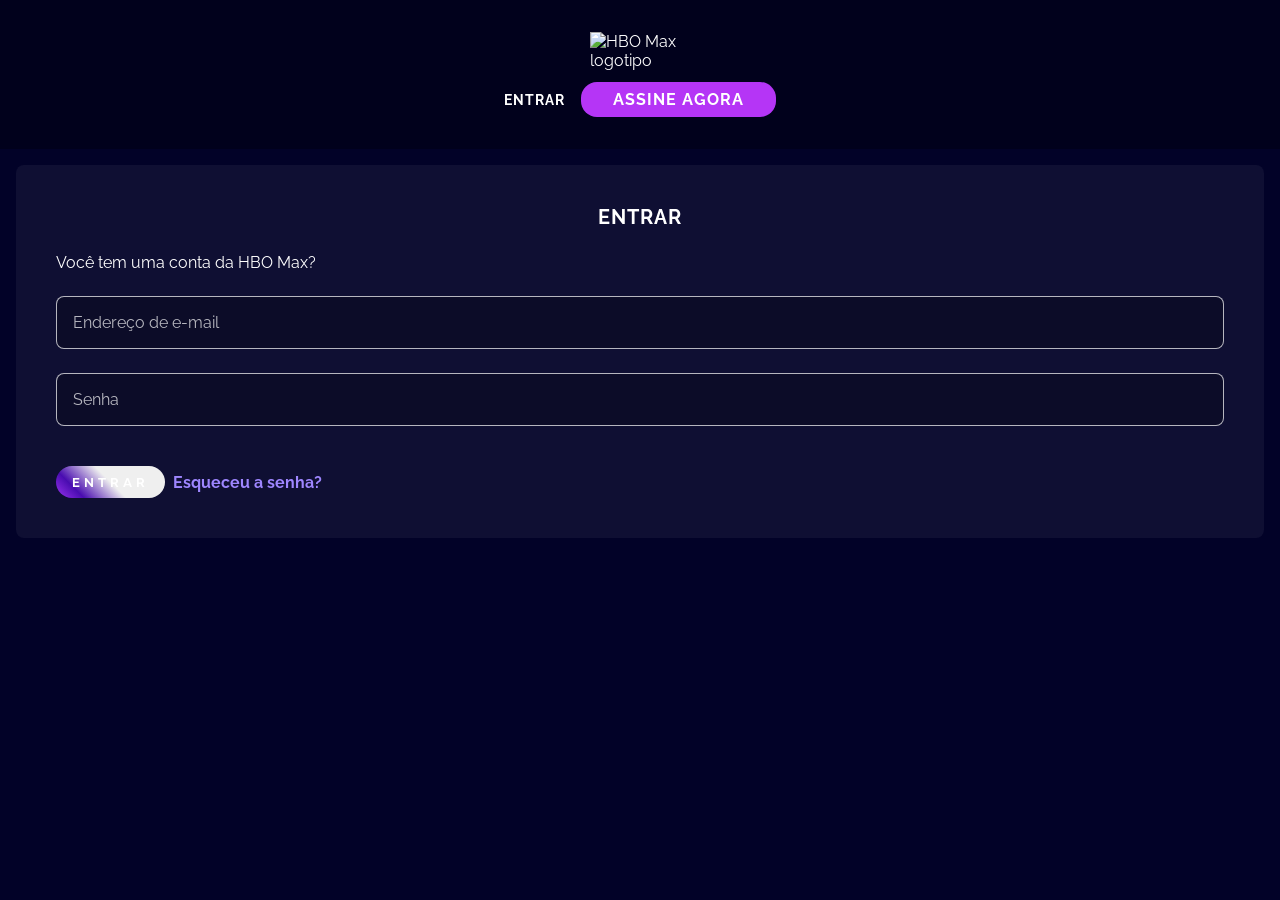
==== signIn.html @ 61515f28 "Main Section" ====
<!DOCTYPE html>
<html lang="en">

<head>
    <meta charset="UTF-8">
    <meta name="viewport" content="width=device-width, initial-scale=1.0">
    <link rel="stylesheet" href="./assets/css/style.css">
    <title>Entrar | HBO Max</title>
</head>

<body>
    <header class="header">
        <nav class="header__navbar">
            <img class="header__logo" src="./assets/images/hbo-logo.svg" alt="HBO Max logotipo">

            <div class="header__button-group">
                <a class="header__signin header__text--size-sm header__text--light header__text--bold header__text--uppercase header__text--decoration-none header__text--space" href="index.html">
                    Entrar
                </a>
                <a class="header__subscription header__text--light header__text--bold header__text--uppercase header__text--decoration-none header__text--space" href="#subscription">Assine agora</a>
            </div>
        </nav>
    </header>
    <main class="main">
        <form class="main__form main__form-border">
            <h1 class="main__title main__title--center">Entrar</h1>
            <p class="main__subtitle">Você tem uma conta da HBO Max?</p>
            <input class="main__input" type="email" placeholder="Endereço de e-mail">
            <input class="main__input" type="password" minlength="8" placeholder="Senha">
            <div class="main__form__submit-block">
                <button class="main__submit-button" type="submit">Entrar</button>
                <a class="main__link" href="#">Esqueceu a senha?</a>
            </div>
            
        </form>
    </main>
</body>

</html>
---- assets/css/style.css ----
@import url("./global.css");

.header {
    background-color: var(--nav-bg-color);
}

.header__navbar {
    display: flex;
    flex-direction: column;
    justify-content: space-around;
    align-items: center;
    gap: 12px;
    padding: 32px 0;
}

.header__logo {
    object-fit: cover;
    width: 100px;
}

.header__button-group {
    width: 100%;
    display: flex;
    justify-content: center;
    align-items: center;
    gap: 1rem;
}

.header__signin {
    text-decoration: none;
}

.header__subscription {
    background-color: var(--tertiary-color);
    border: none;
    border-radius: 16px;
    padding: 8px 32px;
}

.header__text--size-sm {
    font-size: 0.85rem;
}

.header__text--bold {
    font-weight: bold;
}

.header__text--light {
    color: var(--text-color);
}

.header__text--uppercase {
    text-transform: uppercase;
}

.header__text--decoration-none {
    text-decoration: none;
}

.header__text--space {
    letter-spacing: 1px;
}

.main {
    display: flex;
    flex-direction: column;
    padding: 16px;
}

.main__form {
    max-height: 500px;
    display: flex;
    flex-direction: column;
    justify-content: space-around;
    gap: 24px;
    border-radius: 8px;
    padding: 2.5rem;
}

.main__form-border {
    background-color: var(--form-bg-color);
}

.main__title {
    text-transform: uppercase;
    font-size: 1.25rem;
    letter-spacing: 1px;
}

.main__title--center {
    text-align: center;
}

.main__input {
    padding: 16px;
    background-color: var(--form-field-bg-color);
    border: var(--form-field-border);
    border-radius: 8px;
    color: var(--text-color);
    font-size: 1rem;
}


.main__input::placeholder {
    color: var(--form-field-placeholder);
}

.main__input:invalid {
    border-color: var(--form-field-error);
}

.main__form__submit-block {
    margin-top: 16px;
    display: flex;
    justify-content: flex-start;
    align-items: center;
    flex-wrap: wrap;
    gap: 8px;
}

.main__submit-button {
    background-image: var(--btn-bg-color-gradient);
    background-repeat: no-repeat;
    border: none;
    border-radius: 16px;
    color: var(--text-color);
    padding: 8px 16px;
    text-transform: uppercase;
    font-weight: bold;
    letter-spacing: 4px;
}

.main__link {
    color: var(--link-color);
    text-decoration: none;
    font-weight: bold;
}
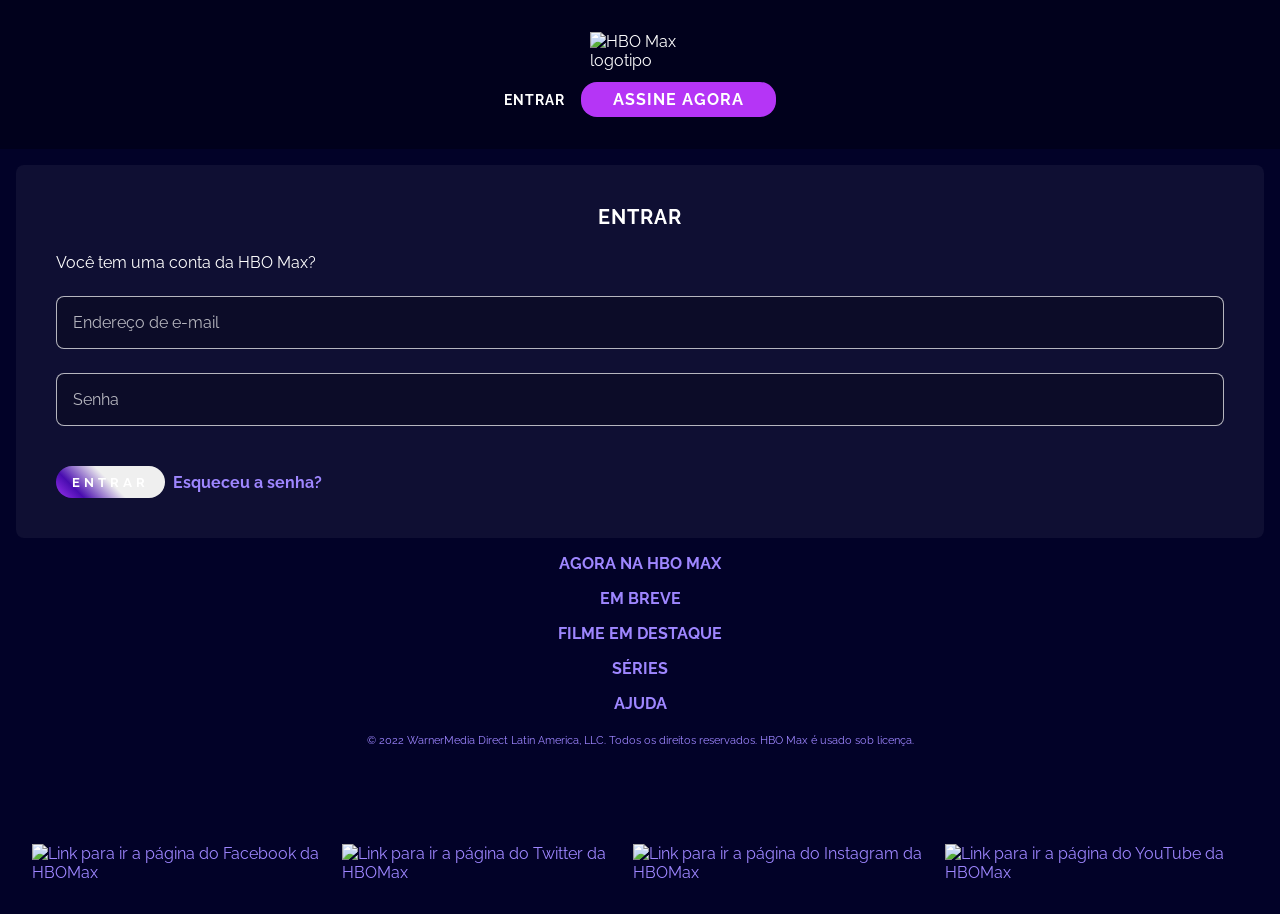
==== commit 9bec055a: "add footer section" ====
--- a/signIn.html
+++ b/signIn.html
@@ -34,6 +34,53 @@
             
         </form>
     </main>
+    <footer class="footer">
+        <ul class="footer__nav footer__nav-column">
+            <li class="footer__link">
+                <a class="footer__anchor footer__anchor-uppercase footer__anchor-bold" href="#">Agora na hbo max</a>
+            </li>
+            <li class="footer__link">
+                <a class="footer__anchor footer__anchor-uppercase footer__anchor-bold" href="#">Em breve</a>
+            </li>
+            <li class="footer__link">
+                <a class="footer__anchor footer__anchor-uppercase footer__anchor-bold" href="#">Filme em destaque</a>
+            </li>
+            <li class="footer__link">
+                <a class="footer__anchor footer__anchor-uppercase footer__anchor-bold" href="#">Séries</a>
+            </li>
+            <li class="footer__link">
+                <a class="footer__anchor footer__anchor-uppercase footer__anchor-bold" href="#">Ajuda</a>
+            </li>
+            <li class="footer__link">
+                <a class="footer__anchor footer__anchor-sm" href="#">&copy; 2022 WarnerMedia Direct Latin America, LLC. Todos os direitos reservados. HBO Max é usado sob licença.</a>
+            </li>
+        </ul>
+        
+        <section id="social-media">
+            <ul class="footer__nav footer__nav-row">
+                <li class="footer-link">
+                    <a class="footer__anchor" href="#">
+                        <img src="./assets/images/fb_0.png" alt="Link para ir a página do Facebook da HBOMax">
+                    </a>
+                </li>
+                <li class="footer-link">
+                    <a class="footer__anchor" href="#">
+                        <img src="./assets/images/twitter_0.png" alt="Link para ir a página do Twitter da HBOMax">
+                    </a>
+                </li>
+                <li class="footer-link">
+                    <a class="footer__anchor" href="#">
+                        <img src="./assets/images/instagram_0.png" alt="Link para ir a página do Instagram da HBOMax">
+                    </a>
+                </li>
+                <li class="footer-link">
+                    <a class="footer__anchor" href="#">
+                        <img src="./assets/images/youtube_0.png" alt="Link para ir a página do YouTube da HBOMax">
+                    </a>
+                </li>
+            </ul>
+        </section>
+    </footer>
 </body>
 
 </html>
--- a/assets/css/style.css
+++ b/assets/css/style.css
@@ -134,4 +134,45 @@
     color: var(--link-color);
     text-decoration: none;
     font-weight: bold;
-}+}
+
+.footer {
+    display: flex;
+    flex-direction: column;
+    justify-content: space-between;
+    gap: 64px;
+}
+
+.footer__nav {
+    display: flex;
+}
+
+.footer__nav-column {
+    flex-direction: column;
+    text-align: center;
+    gap: 16px;
+}
+
+.footer__nav-row {
+    justify-content: space-evenly;
+    align-items: center;
+    padding: 32px;
+}
+
+.footer__anchor {
+    color: var(--link-color);
+    text-decoration: none;
+}
+
+.footer__anchor-uppercase {
+    text-transform: uppercase;
+}
+
+.footer__anchor-bold {
+    font-weight: bold;
+}
+
+.footer__anchor-sm {
+    font-size: 0.7rem;
+}
+
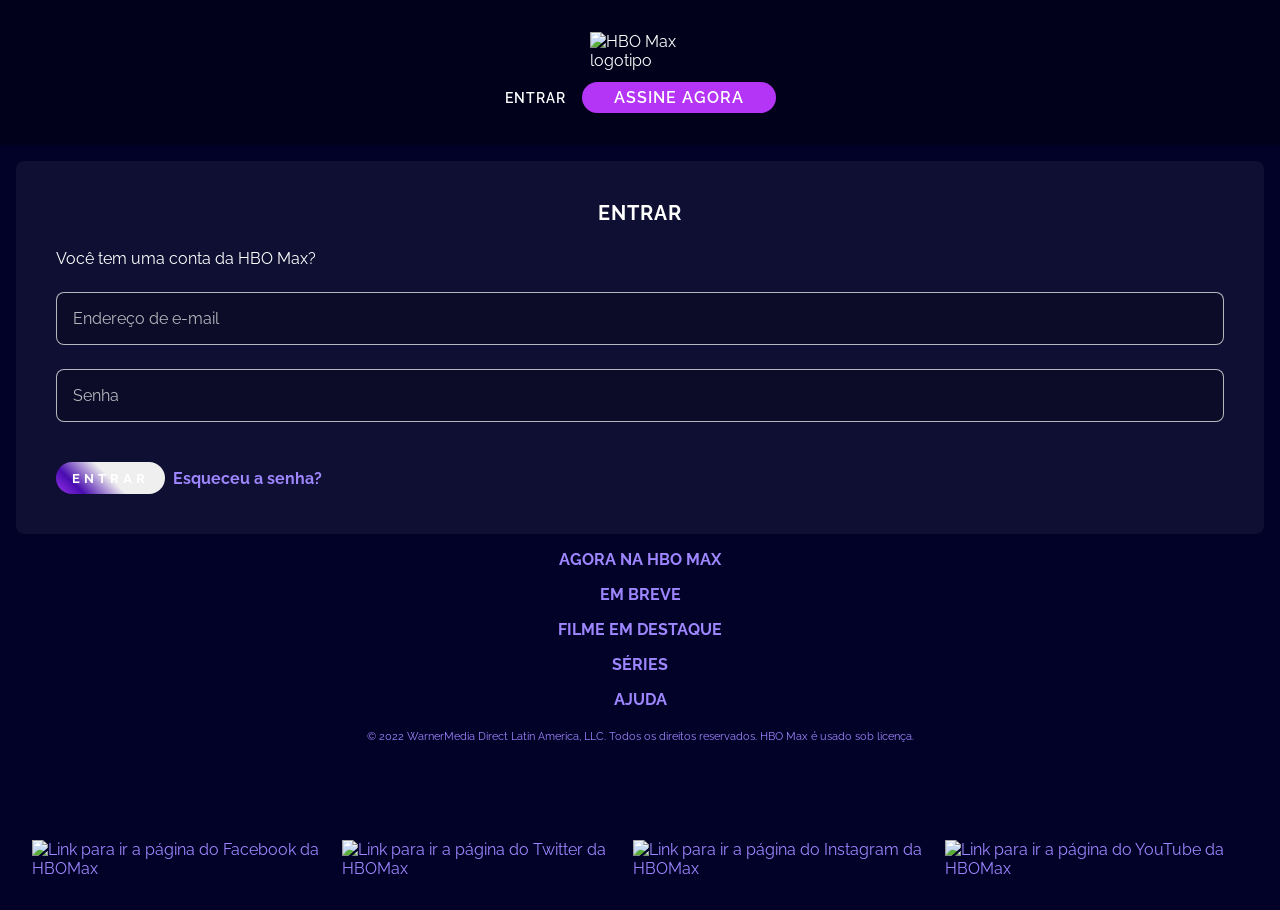
==== commit 9fbd2bfa: "Add subscription btn transition" ====
--- a/signIn.html
+++ b/signIn.html
@@ -13,7 +13,7 @@
         <nav class="header__navbar">
             <img class="header__logo" src="./assets/images/hbo-logo.svg" alt="HBO Max logotipo">
 
-            <div class="header__button-group">
+            <div class="header__buttongroup">
                 <a class="header__signin header__text--size-sm header__text--light header__text--bold header__text--uppercase header__text--decoration-none header__text--space" href="index.html">
                     Entrar
                 </a>
--- a/assets/css/style.css
+++ b/assets/css/style.css
@@ -18,7 +18,7 @@
     width: 100px;
 }
 
-.header__button-group {
+.header__buttongroup {
     width: 100%;
     display: flex;
     justify-content: center;
@@ -34,7 +34,20 @@
     background-color: var(--tertiary-color);
     border: none;
     border-radius: 16px;
-    padding: 8px 32px;
+    padding: 6px 32px;
+    transition: background-color ease 1s, color ease 1s;
+}
+
+.header__subscription:active {
+    transition: background-color ease 1s, color ease 1s;
+    background-color: #FFF;
+    color: var(--primary-color);
+}
+
+.header__subscription:focus {
+    transition: background-color ease 1s, color ease 1s;
+    background-color: #FFF;
+    color: var(--primary-color);
 }
 
 .header__text--size-sm {
@@ -42,7 +55,7 @@
 }
 
 .header__text--bold {
-    font-weight: bold;
+    font-weight: 600;
 }
 
 .header__text--light {
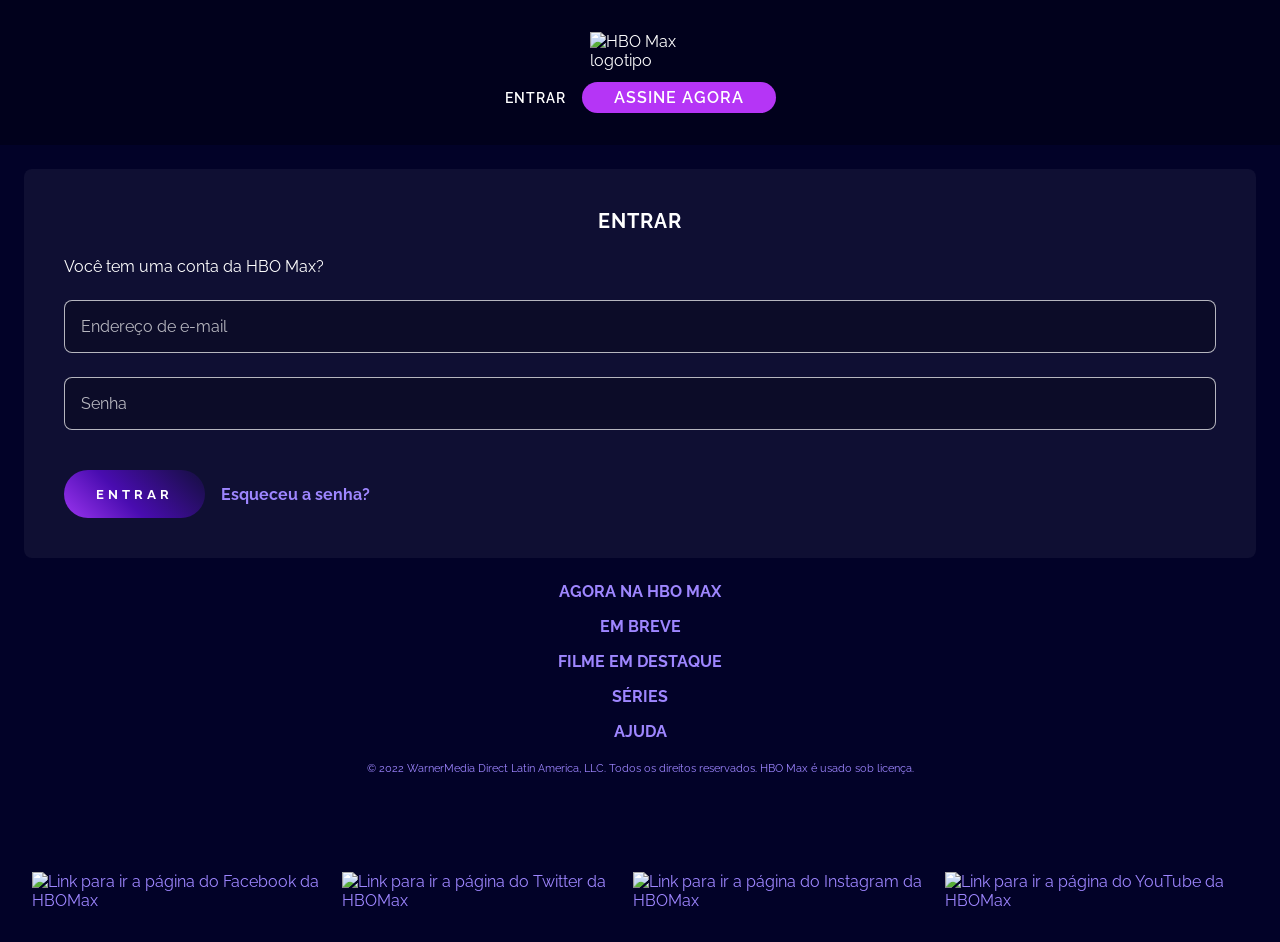
==== commit 0dc1dedb: "add submit btn animation" ====
--- a/signIn.html
+++ b/signIn.html
@@ -23,15 +23,14 @@
     </header>
     <main class="main">
         <form class="main__form main__form-border">
-            <h1 class="main__title main__title--center">Entrar</h1>
-            <p class="main__subtitle">Você tem uma conta da HBO Max?</p>
-            <input class="main__input" type="email" placeholder="Endereço de e-mail">
-            <input class="main__input" type="password" minlength="8" placeholder="Senha">
-            <div class="main__form__submit-block">
-                <button class="main__submit-button" type="submit">Entrar</button>
-                <a class="main__link" href="#">Esqueceu a senha?</a>
+            <h1 class="form__title form__title--center">Entrar</h1>
+            <p class="form__subtitle">Você tem uma conta da HBO Max?</p>
+            <input class="form__input" type="email" placeholder="Endereço de e-mail">
+            <input class="form__input" type="password" minlength="8" placeholder="Senha">
+            <div class="form__submitblock">
+                <button class="form__submitbutton" type="submit">Entrar</button>
+                <a class="form__link" href="#">Esqueceu a senha?</a>
             </div>
-            
         </form>
     </main>
     <footer class="footer">
--- a/assets/css/style.css
+++ b/assets/css/style.css
@@ -77,7 +77,7 @@
 .main {
     display: flex;
     flex-direction: column;
-    padding: 16px;
+    padding: 24px;
 }
 
 .main__form {
@@ -94,17 +94,17 @@
     background-color: var(--form-bg-color);
 }
 
-.main__title {
+.form__title {
     text-transform: uppercase;
     font-size: 1.25rem;
     letter-spacing: 1px;
 }
 
-.main__title--center {
+.form__title--center {
     text-align: center;
 }
 
-.main__input {
+.form__input {
     padding: 16px;
     background-color: var(--form-field-bg-color);
     border: var(--form-field-border);
@@ -114,36 +114,44 @@
 }
 
 
-.main__input::placeholder {
+.form__input::placeholder {
     color: var(--form-field-placeholder);
 }
 
-.main__input:invalid {
+.form__input:invalid {
     border-color: var(--form-field-error);
 }
 
-.main__form__submit-block {
+.form__submitblock {
     margin-top: 16px;
     display: flex;
     justify-content: flex-start;
     align-items: center;
     flex-wrap: wrap;
-    gap: 8px;
+    gap: 16px;
 }
 
-.main__submit-button {
-    background-image: var(--btn-bg-color-gradient);
-    background-repeat: no-repeat;
+.form__submitbutton {
+    background: var(--btn-bg-color-gradient);
+    background-size: 250%;
     border: none;
-    border-radius: 16px;
+    border-radius: 24px;
     color: var(--text-color);
-    padding: 8px 16px;
+    padding: 16px 32px;
     text-transform: uppercase;
     font-weight: bold;
     letter-spacing: 4px;
 }
 
-.main__link {
+.form__submitbutton:active {
+    /* background: var(--primary-color); */
+    background-position: 300px;
+    border: solid var(--secondary-color) 2px;
+    transform: scale(1.1);
+    transition: border ease 0.8s, transform ease 0.8s, background ease 0.8s;
+}
+
+.form__link {
     color: var(--link-color);
     text-decoration: none;
     font-weight: bold;
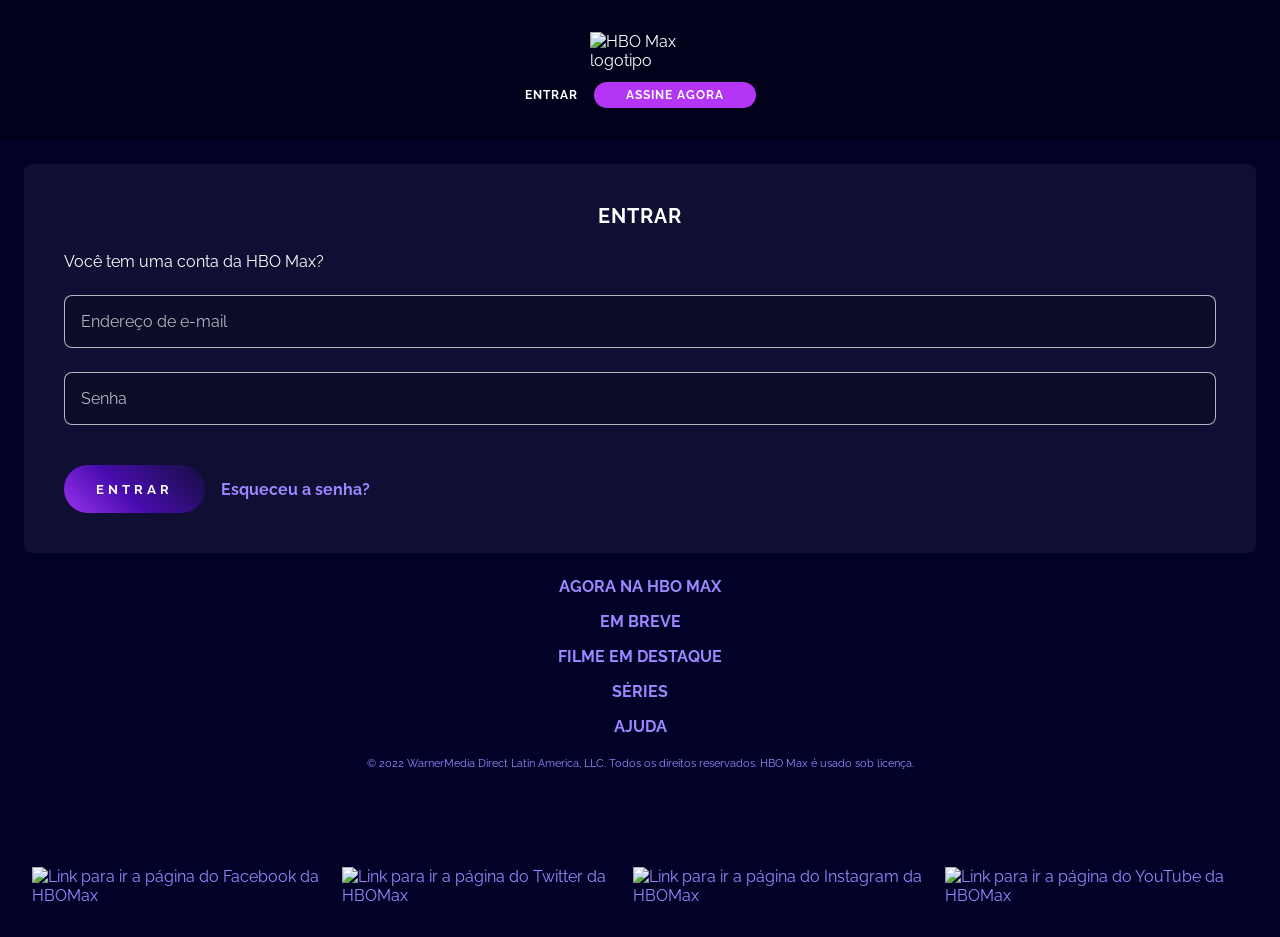
==== commit e841aa61: "Signing page details #1" ====
--- a/signIn.html
+++ b/signIn.html
@@ -17,7 +17,7 @@
                 <a class="header__signin header__text--size-sm header__text--light header__text--bold header__text--uppercase header__text--decoration-none header__text--space" href="index.html">
                     Entrar
                 </a>
-                <a class="header__subscription header__text--light header__text--bold header__text--uppercase header__text--decoration-none header__text--space" href="#subscription">Assine agora</a>
+                <a class="header__subscription header__text--size-sm header__text--light header__text--bold header__text--uppercase header__text--decoration-none header__text--space" href="#subscription">Assine agora</a>
             </div>
         </nav>
     </header>
@@ -28,7 +28,7 @@
             <input class="form__input" type="email" placeholder="Endereço de e-mail">
             <input class="form__input" type="password" minlength="8" placeholder="Senha">
             <div class="form__submitblock">
-                <button class="form__submitbutton" type="submit">Entrar</button>
+                <button class="form__submitbutton" type="button">Entrar</button>
                 <a class="form__link" href="#">Esqueceu a senha?</a>
             </div>
         </form>
--- a/assets/css/style.css
+++ b/assets/css/style.css
@@ -19,7 +19,6 @@
 }
 
 .header__buttongroup {
-    width: 100%;
     display: flex;
     justify-content: center;
     align-items: center;
@@ -51,11 +50,11 @@
 }
 
 .header__text--size-sm {
-    font-size: 0.85rem;
+    font-size: 0.75rem;
 }
 
 .header__text--bold {
-    font-weight: 600;
+    font-weight: 700;
 }
 
 .header__text--light {
@@ -75,6 +74,7 @@
 }
 
 .main {
+    background-image: url("../images/background-movies-series.png");
     display: flex;
     flex-direction: column;
     padding: 24px;
@@ -113,7 +113,6 @@
     font-size: 1rem;
 }
 
-
 .form__input::placeholder {
     color: var(--form-field-placeholder);
 }
@@ -141,14 +140,25 @@
     text-transform: uppercase;
     font-weight: bold;
     letter-spacing: 4px;
+    transition: border ease 0.8s, transform ease 0.8s, background-position ease 0.8s;
+}
+
+.form__submitbutton:hover {
+    cursor: pointer;
 }
 
 .form__submitbutton:active {
-    /* background: var(--primary-color); */
-    background-position: 300px;
-    border: solid var(--secondary-color) 2px;
+    background-position: -200px;
+    outline: solid var(--secondary-color) 2px;
     transform: scale(1.1);
-    transition: border ease 0.8s, transform ease 0.8s, background ease 0.8s;
+    transition: outline ease 0.8s, transform ease 0.8s, background-position ease 0.8s;
+}
+
+.form__submitbutton:focus {
+    background-position: -200px;
+    outline: solid var(--secondary-color) 2px;
+    transform: scale(1.1);
+    transition: outline ease 0.8s, transform ease 0.8s, background-position ease 0.8s;
 }
 
 .form__link {
@@ -197,3 +207,17 @@
     font-size: 0.7rem;
 }
 
+@media not (pointer: coarse) {
+    .header__subscription:hover {
+        transition: background-color ease 1s, color ease 1s;
+        background-color: #FFF;
+        color: var(--primary-color);
+    }
+
+    .form__submitbutton:hover {
+        background-position: -200px;
+        outline: solid var(--secondary-color) 2px;
+        transform: scale(1.1);
+        transition: outline ease 0.8s, transform ease 0.8s, background-position ease 0.8s;
+    }
+}
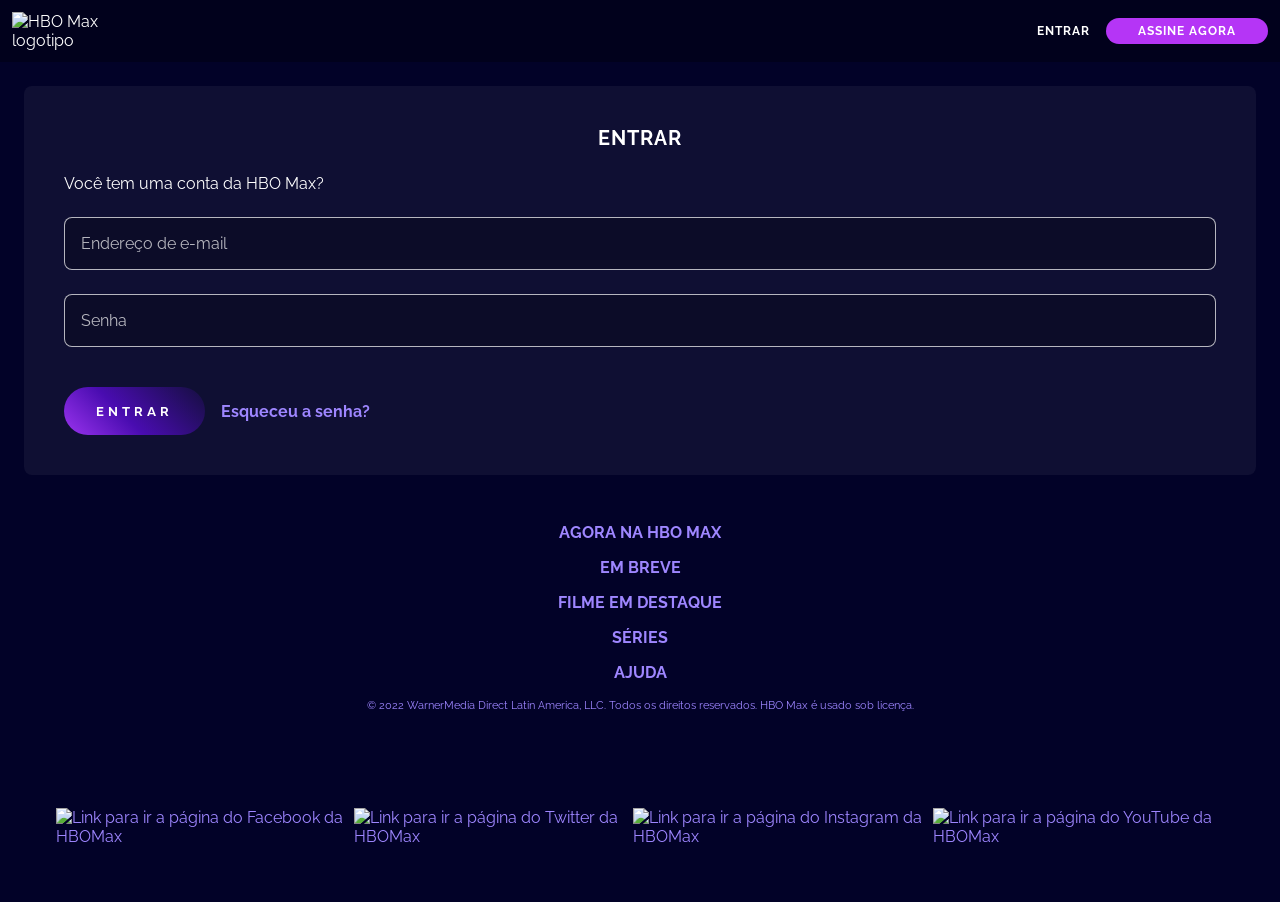
==== commit 5ed88d44: "Signing page - 75%" ====
--- a/signIn.html
+++ b/signIn.html
@@ -34,26 +34,28 @@
         </form>
     </main>
     <footer class="footer">
-        <ul class="footer__nav footer__nav-column">
-            <li class="footer__link">
-                <a class="footer__anchor footer__anchor-uppercase footer__anchor-bold" href="#">Agora na hbo max</a>
-            </li>
-            <li class="footer__link">
-                <a class="footer__anchor footer__anchor-uppercase footer__anchor-bold" href="#">Em breve</a>
-            </li>
-            <li class="footer__link">
-                <a class="footer__anchor footer__anchor-uppercase footer__anchor-bold" href="#">Filme em destaque</a>
-            </li>
-            <li class="footer__link">
-                <a class="footer__anchor footer__anchor-uppercase footer__anchor-bold" href="#">Séries</a>
-            </li>
-            <li class="footer__link">
-                <a class="footer__anchor footer__anchor-uppercase footer__anchor-bold" href="#">Ajuda</a>
-            </li>
-            <li class="footer__link">
-                <a class="footer__anchor footer__anchor-sm" href="#">&copy; 2022 WarnerMedia Direct Latin America, LLC. Todos os direitos reservados. HBO Max é usado sob licença.</a>
-            </li>
-        </ul>
+        <section id="links">
+            <ul class="footer__nav footer__nav-column">
+                <li class="footer__link">
+                    <a class="footer__anchor footer__anchor-uppercase footer__anchor-bold" href="#">Agora na hbo max</a>
+                </li>
+                <li class="footer__link">
+                    <a class="footer__anchor footer__anchor-uppercase footer__anchor-bold" href="#">Em breve</a>
+                </li>
+                <li class="footer__link">
+                    <a class="footer__anchor footer__anchor-uppercase footer__anchor-bold" href="#">Filme em destaque</a>
+                </li>
+                <li class="footer__link">
+                    <a class="footer__anchor footer__anchor-uppercase footer__anchor-bold" href="#">Séries</a>
+                </li>
+                <li class="footer__link">
+                    <a class="footer__anchor footer__anchor-uppercase footer__anchor-bold" href="#">Ajuda</a>
+                </li>
+                <li class="footer__link">
+                    <p class="footer__anchor-sm">&copy; 2022 WarnerMedia Direct Latin America, LLC. Todos os direitos reservados. HBO Max é usado sob licença.</p>
+                </li>
+            </ul>
+        </section>
         
         <section id="social-media">
             <ul class="footer__nav footer__nav-row">
--- a/assets/css/style.css
+++ b/assets/css/style.css
@@ -172,6 +172,7 @@
     flex-direction: column;
     justify-content: space-between;
     gap: 64px;
+    padding: 24px;
 }
 
 .footer__nav {
@@ -190,9 +191,19 @@
     padding: 32px;
 }
 
+.footer__link {
+    color: var(--link-color);
+}
+
 .footer__anchor {
     color: var(--link-color);
     text-decoration: none;
+    transition: color ease 0.8s;
+}
+
+.footer__anchor:hover {
+    color: var(--text-color);
+    transition: color ease 0.8s;
 }
 
 .footer__anchor-uppercase {
@@ -220,4 +231,17 @@
         transform: scale(1.1);
         transition: outline ease 0.8s, transform ease 0.8s, background-position ease 0.8s;
     }
+}
+
+@media screen and (min-width: 480px) {
+    .header__navbar {
+        justify-content: space-between;
+        flex-direction: row;
+        padding: 12px;
+    }
+
+    .header__logo {
+        object-fit: cover;
+        width: 150px;
+    }
 }
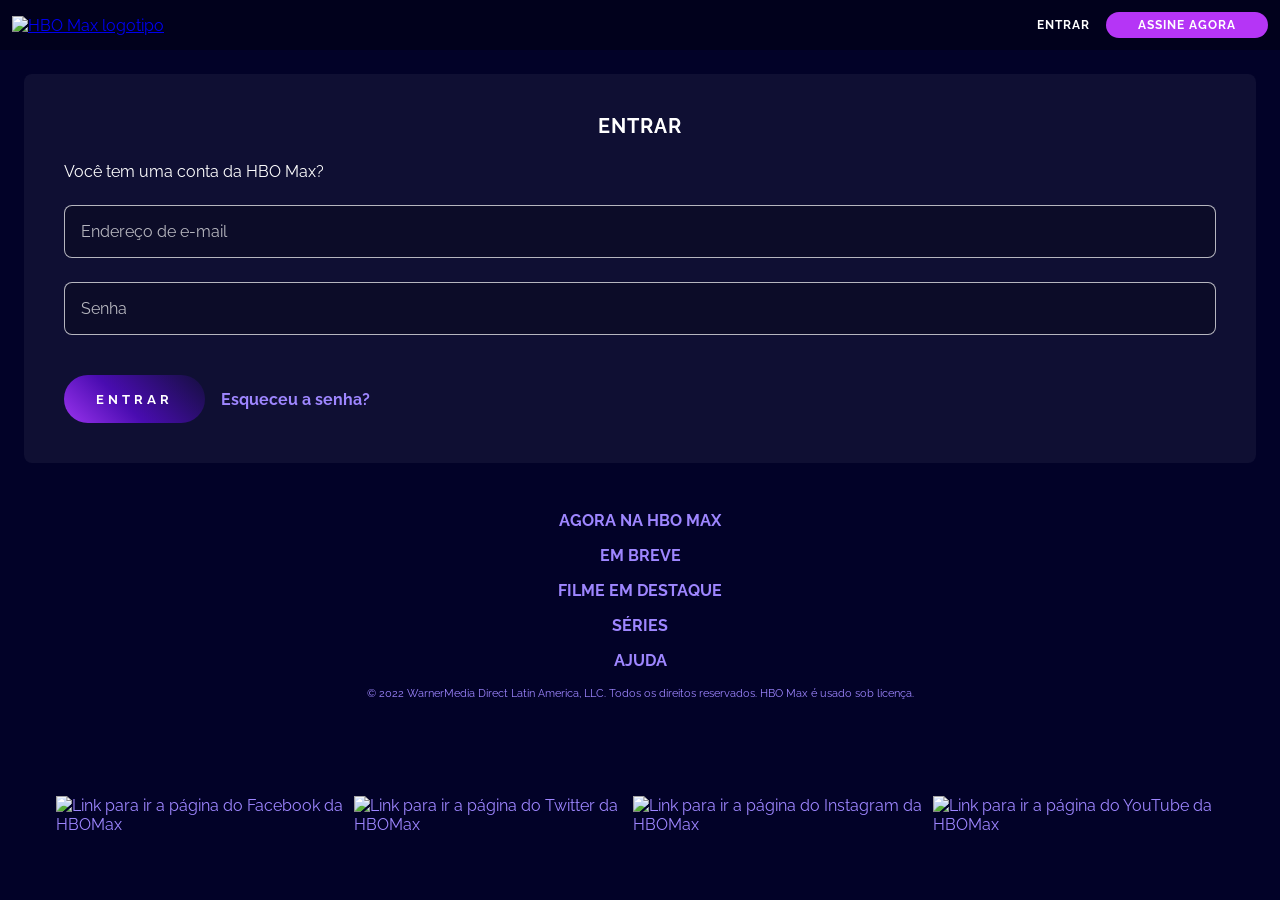
==== commit e4fc31c2: "Init Index Page" ====
--- a/signIn.html
+++ b/signIn.html
@@ -11,7 +11,9 @@
 <body>
     <header class="header">
         <nav class="header__navbar">
-            <img class="header__logo" src="./assets/images/hbo-logo.svg" alt="HBO Max logotipo">
+            <a href="./index.html">
+                <img class="header__logo" src="./assets/images/hbo-logo.svg" alt="HBO Max logotipo">
+            </a>
 
             <div class="header__buttongroup">
                 <a class="header__signin header__text--size-sm header__text--light header__text--bold header__text--uppercase header__text--decoration-none header__text--space" href="index.html">
